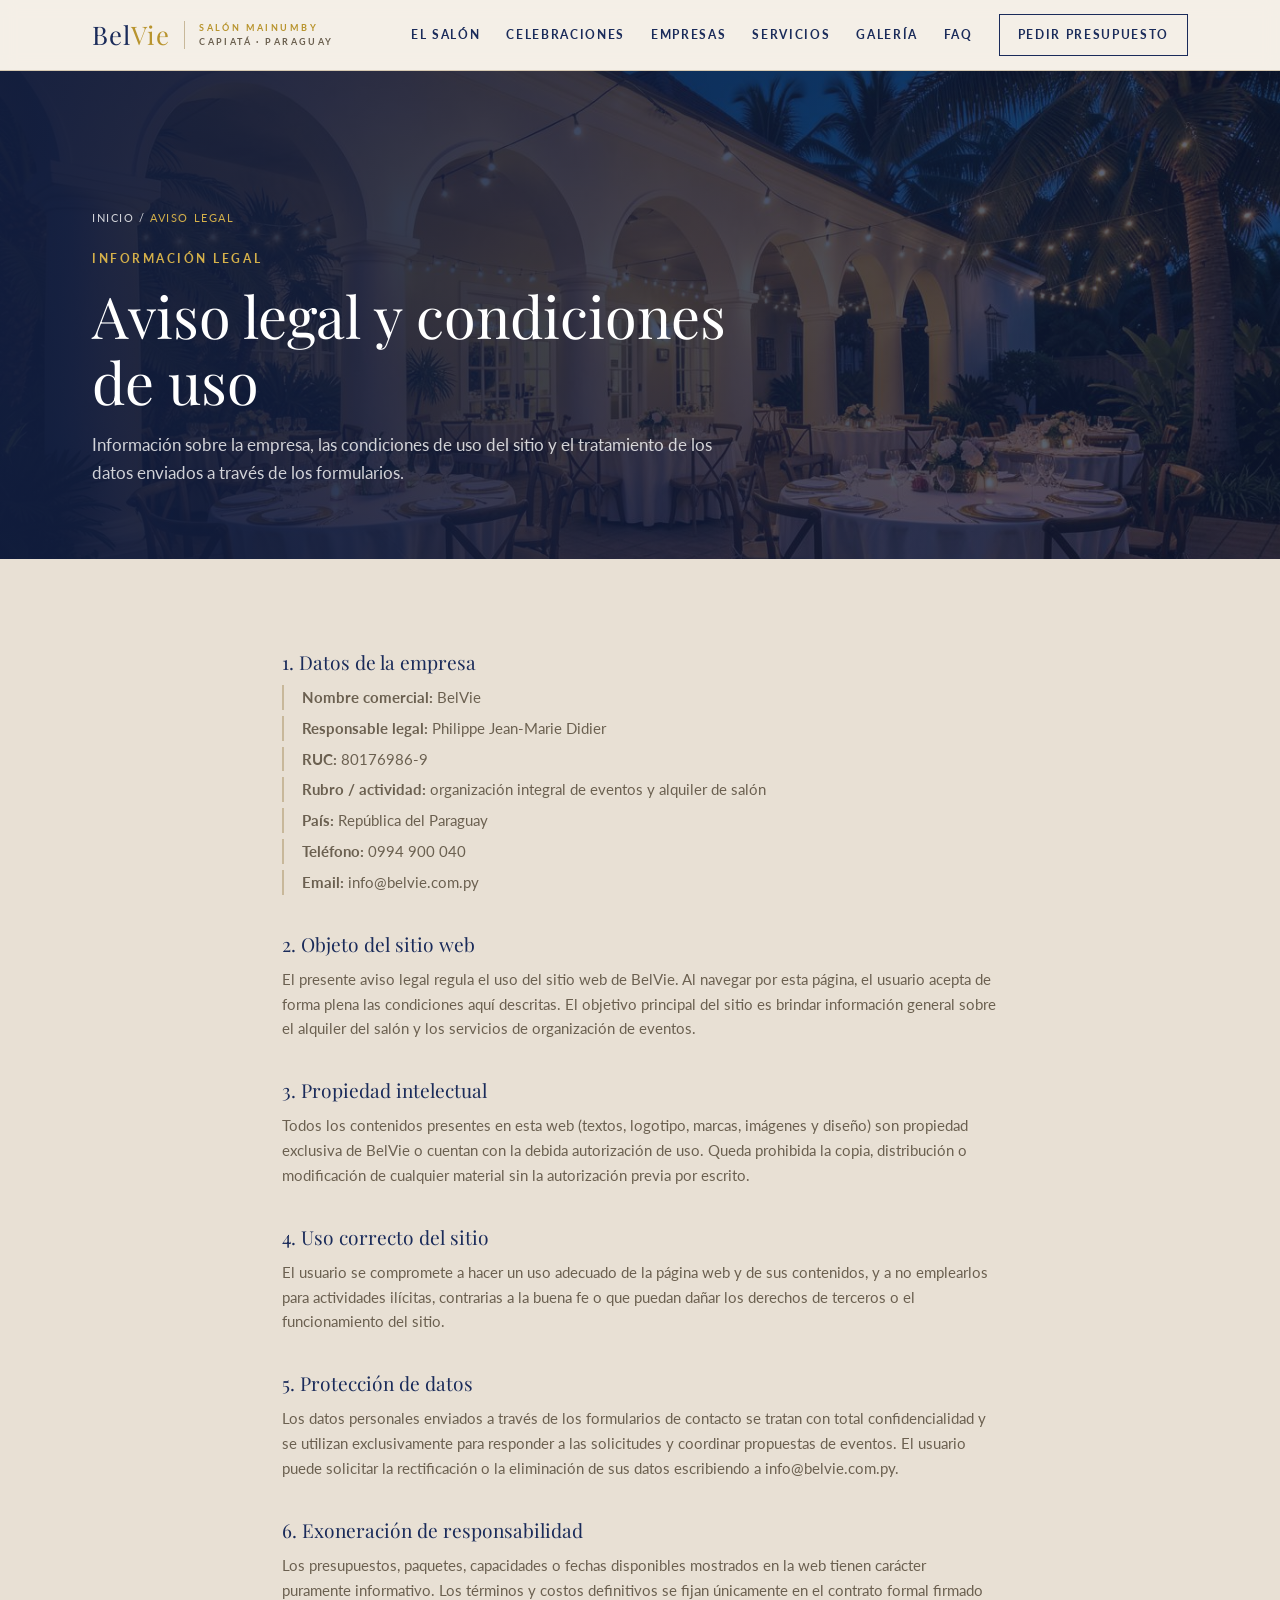
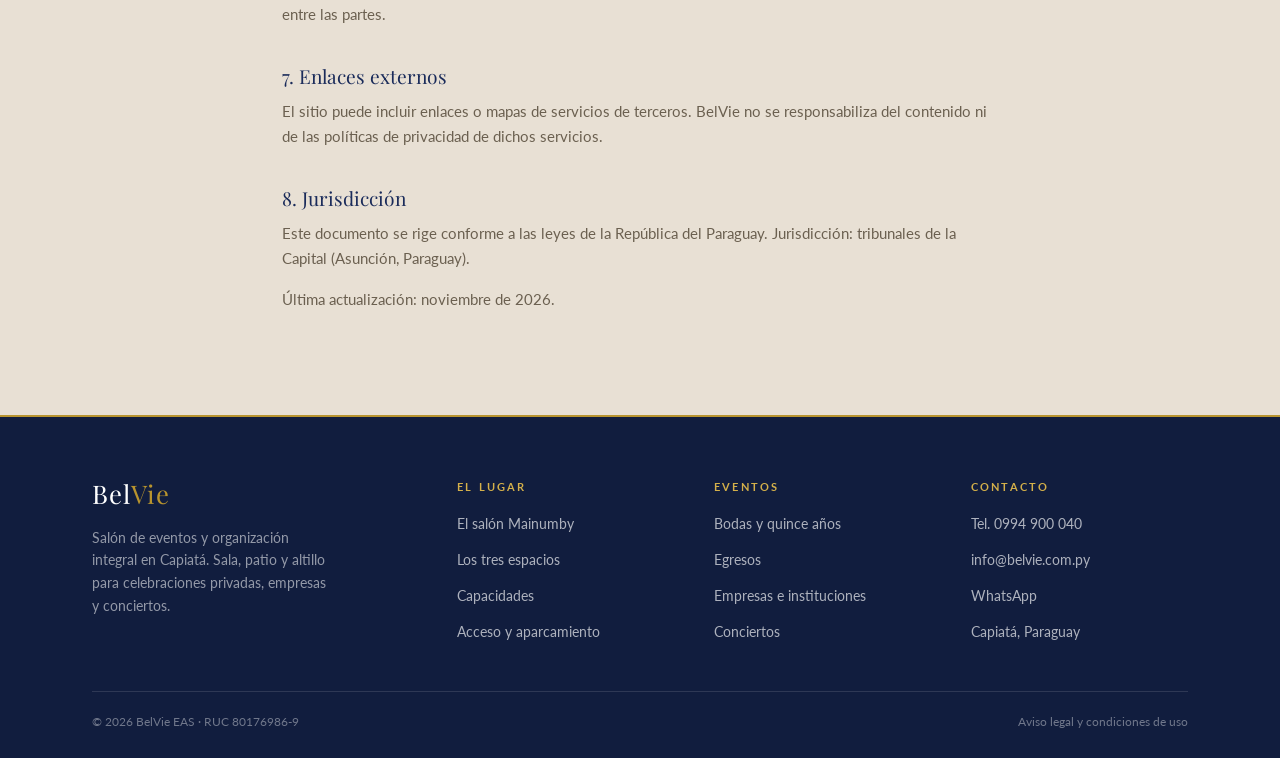
==== aviso-legal.html @ ecf8704d "version sans landing page" ====
<!DOCTYPE html>
<html lang="es">
<head>
  <meta charset="UTF-8" />
  <meta name="viewport" content="width=device-width, initial-scale=1.0" />
  <title>Aviso legal y condiciones de uso · BelVie</title>
  <meta name="description" content="Aviso legal y condiciones de uso del sitio web de BelVie EAS, salón de eventos en Capiatá, Paraguay." />
  <meta name="robots" content="noindex" />
  <link rel="preconnect" href="https://fonts.googleapis.com" />
  <link rel="preconnect" href="https://fonts.gstatic.com" crossorigin />
  <link href="https://fonts.googleapis.com/css2?family=Playfair+Display:ital,wght@0,400;0,500;1,400&family=Lato:wght@300;400;700&display=swap" rel="stylesheet" />
  <link rel="stylesheet" href="CSS/style.css" />
</head>
<body>

  <header class="site-header">
    <div class="header-inner">
      <a class="brand" href="index.html">
        <span class="brand-mark">Bel<span>Vie</span></span>
        <span class="brand-sub"><strong>Salón Mainumby</strong>Capiatá · Paraguay</span>
      </a>
      <button class="nav-toggle" aria-label="Abrir menú" aria-expanded="false">Menú</button>
      <nav class="nav">
        <a href="el-salon.html">El salón</a>
        <a href="celebraciones.html">Celebraciones</a>
        <a href="empresas.html">Empresas</a>
        <a href="servicios.html">Servicios</a>
        <a href="galeria.html">Galería</a>
        <a href="faq.html">FAQ</a>
        <a class="nav-cta" href="contacto.html">Pedir presupuesto</a>
      </nav>
    </div>
  </header>

  <section class="page-hero">
    <div class="page-hero__media crop-e"><img src="assets/img/mainumby.jpg" alt="" /></div>
    <div class="container">
      <p class="crumbs"><a href="index.html">Inicio</a> / <span>Aviso legal</span></p>
      <span class="eyebrow eyebrow--light">Información legal</span>
      <h1>Aviso legal y condiciones de uso</h1>
      <p>Información sobre la empresa, las condiciones de uso del sitio y el tratamiento de los datos enviados a través de los formularios.</p>
    </div>
  </section>

  <section class="section">
    <div class="container narrow legal-body">
      <h2>1. Datos de la empresa</h2>
      <ul>
        <li><strong>Nombre comercial:</strong> BelVie</li>
        <li><strong>Responsable legal:</strong> Philippe Jean-Marie Didier</li>
        <li><strong>RUC:</strong> 80176986-9</li>
        <li><strong>Rubro / actividad:</strong> organización integral de eventos y alquiler de salón</li>
        <li><strong>País:</strong> República del Paraguay</li>
        <li><strong>Teléfono:</strong> 0994 900 040</li>
        <li><strong>Email:</strong> info@belvie.com.py</li>
      </ul>

      <h2>2. Objeto del sitio web</h2>
      <p>El presente aviso legal regula el uso del sitio web de BelVie. Al navegar por esta página, el usuario acepta de forma plena las condiciones aquí descritas. El objetivo principal del sitio es brindar información general sobre el alquiler del salón y los servicios de organización de eventos.</p>

      <h2>3. Propiedad intelectual</h2>
      <p>Todos los contenidos presentes en esta web (textos, logotipo, marcas, imágenes y diseño) son propiedad exclusiva de BelVie o cuentan con la debida autorización de uso. Queda prohibida la copia, distribución o modificación de cualquier material sin la autorización previa por escrito.</p>

      <h2>4. Uso correcto del sitio</h2>
      <p>El usuario se compromete a hacer un uso adecuado de la página web y de sus contenidos, y a no emplearlos para actividades ilícitas, contrarias a la buena fe o que puedan dañar los derechos de terceros o el funcionamiento del sitio.</p>

      <h2>5. Protección de datos</h2>
      <p>Los datos personales enviados a través de los formularios de contacto se tratan con total confidencialidad y se utilizan exclusivamente para responder a las solicitudes y coordinar propuestas de eventos. El usuario puede solicitar la rectificación o la eliminación de sus datos escribiendo a info@belvie.com.py.</p>

      <h2>6. Exoneración de responsabilidad</h2>
      <p>Los presupuestos, paquetes, capacidades o fechas disponibles mostrados en la web tienen carácter puramente informativo. Los términos y costos definitivos se fijan únicamente en el contrato formal firmado entre las partes.</p>

      <h2>7. Enlaces externos</h2>
      <p>El sitio puede incluir enlaces o mapas de servicios de terceros. BelVie no se responsabiliza del contenido ni de las políticas de privacidad de dichos servicios.</p>

      <h2>8. Jurisdicción</h2>
      <p>Este documento se rige conforme a las leyes de la República del Paraguay. Jurisdicción: tribunales de la Capital (Asunción, Paraguay).</p>

      <p class="price-note">Última actualización: noviembre de 2026.</p>
    </div>
  </section>

  <footer class="site-footer">
    <div class="container">
      <div class="footer-grid">
        <div>
          <span class="brand-mark">Bel<span>Vie</span></span>
          <p class="footer-tag">Salón de eventos y organización integral en Capiatá. Sala, patio y altillo para celebraciones privadas, empresas y conciertos.</p>
        </div>
        <div class="footer-col">
          <h4>El lugar</h4>
          <ul>
            <li><a href="el-salon.html">El salón Mainumby</a></li>
            <li><a href="el-salon.html#espacios">Los tres espacios</a></li>
            <li><a href="el-salon.html#capacidades">Capacidades</a></li>
            <li><a href="el-salon.html#acceso">Acceso y aparcamiento</a></li>
          </ul>
        </div>
        <div class="footer-col">
          <h4>Eventos</h4>
          <ul>
            <li><a href="celebraciones.html">Bodas y quince años</a></li>
            <li><a href="celebraciones.html#egresos">Egresos</a></li>
            <li><a href="empresas.html">Empresas e instituciones</a></li>
            <li><a href="empresas.html#conciertos">Conciertos</a></li>
          </ul>
        </div>
        <div class="footer-col">
          <h4>Contacto</h4>
          <ul>
            <li><a href="tel:+595994900040">Tel. 0994 900 040</a></li>
            <li><a href="mailto:info@belvie.com.py">info@belvie.com.py</a></li>
            <li><a href="https://wa.me/595981000000" target="_blank" rel="noopener">WhatsApp</a></li>
            <li><span>Capiatá, Paraguay</span></li>
          </ul>
        </div>
      </div>
      <div class="footer-bottom">
        <span>© 2026 BelVie EAS · RUC 80176986-9</span>
        <span><a href="aviso-legal.html">Aviso legal y condiciones de uso</a></span>
      </div>
    </div>
  </footer>

  <div class="mobile-bar">
    <a class="bar-call" href="tel:+595994900040">Llamar</a>
    <a class="bar-wa" href="https://wa.me/595981000000" target="_blank" rel="noopener">WhatsApp</a>
  </div>

  <script src="JS/main.js"></script>
</body>
</html>
---- CSS/style.css ----
/* ==========================================================
   BelVie — Salón Mainumby · Capiatá
   Palette d'origine du site BelVie (ivoire / marine / or)
   ========================================================== */

:root {
  --bg:        #e8e0d4;
  --bg-alt:    #f5f0e8;
  --navy:      #1a2b5a;
  --navy-dark: #111d3e;
  --gold:      #b8942e;
  --gold-lt:   #d4b04a;
  --text:      #2c2c2c;
  --muted:     #6b6050;
  --border:    #c8b89a;
  --white:     #ffffff;
  --radius:    2px;
  --serif:     'Playfair Display', Georgia, serif;
  --sans:      'Lato', -apple-system, BlinkMacSystemFont, 'Helvetica Neue', sans-serif;
  --container: 1160px;
}

*, *::before, *::after { box-sizing: border-box; margin: 0; padding: 0; }

html { scroll-behavior: smooth; -webkit-text-size-adjust: 100%; }

body {
  font-family: var(--sans);
  background: var(--bg);
  color: var(--text);
  line-height: 1.65;
  font-size: 16.5px;
  -webkit-font-smoothing: antialiased;
}

img { display: block; max-width: 100%; }
a { color: inherit; text-decoration: none; }
ul { list-style: none; }

h1, h2, h3, h4 { font-family: var(--serif); font-weight: 400; color: var(--navy); line-height: 1.15; }
h1 { font-size: clamp(2.1rem, 4.6vw, 3.6rem); }
h2 { font-size: clamp(1.6rem, 2.6vw, 2.3rem); }
h3 { font-size: 1.15rem; }
p  { color: var(--muted); }

.container { max-width: var(--container); margin: 0 auto; padding: 0 32px; }
.narrow     { max-width: 780px; }

.eyebrow {
  display: block;
  font-size: 0.72rem; font-weight: 700;
  letter-spacing: 0.22em; text-transform: uppercase;
  color: var(--gold); margin-bottom: 14px;
}
.eyebrow--light { color: var(--gold-lt); }

.section { padding: 92px 0; }
.section--alt { background: var(--bg-alt); }
.section--navy { background: var(--navy-dark); }
.section--navy h2, .section--navy h3 { color: var(--white); }
.section--navy p { color: rgba(255,255,255,0.68); }

.section-head { margin-bottom: 44px; max-width: 720px; }
.section-head p { font-size: 1.02rem; margin-top: 16px; }

.rule { width: 56px; height: 2px; background: var(--gold); margin: 20px 0 0; }

/* ==============================
   BOUTONS
   ============================== */
.btn {
  display: inline-block;
  font-size: 0.76rem; font-weight: 700;
  letter-spacing: 0.16em; text-transform: uppercase;
  padding: 15px 30px; border: 1px solid transparent;
  border-radius: var(--radius); cursor: pointer;
  transition: background 0.25s, color 0.25s, border-color 0.25s;
  font-family: var(--sans);
}
.btn--gold    { background: var(--gold); color: var(--white); }
.btn--gold:hover { background: var(--gold-lt); }
.btn--navy    { background: var(--navy); color: var(--white); }
.btn--navy:hover { background: var(--navy-dark); }
.btn--outline { border-color: rgba(255,255,255,0.55); color: var(--white); }
.btn--outline:hover { background: var(--white); color: var(--navy); border-color: var(--white); }
.btn--line    { border-color: var(--border); color: var(--navy); }
.btn--line:hover { border-color: var(--gold); color: var(--gold); }
.btn-row { display: flex; flex-wrap: wrap; gap: 14px; }

.link-arrow {
  display: inline-flex; align-items: center; gap: 8px;
  font-size: 0.75rem; font-weight: 700;
  letter-spacing: 0.16em; text-transform: uppercase;
  color: var(--gold); padding-bottom: 4px;
  border-bottom: 1px solid rgba(184,148,46,0.4);
  transition: border-color 0.2s, gap 0.2s;
}
.link-arrow:hover { border-color: var(--gold); gap: 14px; }

/* ==============================
   HEADER
   ============================== */
.site-header {
  position: sticky; top: 0; z-index: 100;
  background: rgba(245,240,232,0.96);
  backdrop-filter: blur(8px);
  border-bottom: 1px solid rgba(200,184,154,0.7);
  transition: box-shadow 0.3s;
}
.site-header.scrolled { box-shadow: 0 6px 22px rgba(17,29,62,0.09); }

.header-inner {
  max-width: var(--container); margin: 0 auto;
  padding: 14px 32px;
  display: flex; align-items: center; justify-content: space-between; gap: 24px;
}

.brand { display: flex; align-items: center; gap: 14px; }
.brand-mark {
  font-family: var(--serif); font-size: 1.6rem; color: var(--navy);
  letter-spacing: 0.04em; line-height: 1;
}
.brand-mark span { color: var(--gold); }
.brand-sub {
  font-size: 0.58rem; font-weight: 700; letter-spacing: 0.26em;
  text-transform: uppercase; color: var(--muted);
  border-left: 1px solid var(--border); padding-left: 14px; line-height: 1.5;
}
.brand-sub strong { display: block; color: var(--gold); font-weight: 700; }

.nav { display: flex; align-items: center; gap: 26px; }
.nav a {
  font-size: 0.74rem; font-weight: 700; letter-spacing: 0.14em;
  text-transform: uppercase; color: var(--navy);
  padding: 6px 0; border-bottom: 1px solid transparent;
  transition: color 0.2s, border-color 0.2s;
}
.nav a:hover { color: var(--gold); }
.nav a.is-active { color: var(--gold); border-color: var(--gold); }
.nav .nav-cta { border: 1px solid var(--navy); padding: 10px 18px; }
.nav .nav-cta:hover { background: var(--navy); color: var(--white); }

.nav-toggle {
  display: none; background: none; border: 1px solid var(--border);
  width: 42px; height: 38px; cursor: pointer; border-radius: var(--radius);
  color: var(--navy); font-size: 1rem; letter-spacing: 0.1em;
}

/* ==============================
   HERO
   ============================== */
.hero {
  position: relative; min-height: 86vh;
  display: flex; align-items: flex-end;
  color: var(--white); overflow: hidden;
}
.hero__media { position: absolute; inset: 0; }
.hero__media img { width: 100%; height: 100%; object-fit: cover; object-position: center 58%; }
.hero__media::after {
  content: ""; position: absolute; inset: 0;
  background:
    linear-gradient(180deg, rgba(17,29,62,0.55) 0%, rgba(17,29,62,0.12) 38%, rgba(17,29,62,0.86) 100%);
}
.hero__inner { position: relative; z-index: 1; width: 100%; padding: 0 0 56px; }
.hero h1 { color: var(--white); max-width: 15ch; }
.hero .eyebrow { color: var(--gold-lt); }
.hero__lead {
  color: rgba(255,255,255,0.82); font-size: 1.05rem;
  max-width: 54ch; margin: 22px 0 32px;
}

/* bandeau de chiffres sous le hero */
.stats-strip {
  position: relative; z-index: 1;
  background: rgba(17,29,62,0.9);
  border-top: 1px solid rgba(212,176,74,0.35);
}
.stats-strip__inner {
  max-width: var(--container); margin: 0 auto; padding: 22px 32px;
  display: grid; grid-template-columns: repeat(4, 1fr);
}
.stat { padding: 0 24px; border-left: 1px solid rgba(255,255,255,0.14); }
.stat:first-child { border-left: 0; padding-left: 0; }
.stat__num { font-family: var(--serif); font-size: 1.5rem; color: var(--gold-lt); display: block; }
.stat__label {
  font-size: 0.66rem; letter-spacing: 0.18em; text-transform: uppercase;
  color: rgba(255,255,255,0.62);
}

/* en-tête de page intérieure */
.page-hero {
  position: relative; padding: 120px 0 72px;
  color: var(--white); overflow: hidden;
  background: var(--navy-dark);
}
.page-hero__media { position: absolute; inset: 0; }
.page-hero__media img { width: 100%; height: 100%; object-fit: cover; opacity: 0.55; }
.page-hero__media::after {
  content: ""; position: absolute; inset: 0;
  background: linear-gradient(90deg, rgba(17,29,62,0.92) 0%, rgba(17,29,62,0.55) 60%, rgba(17,29,62,0.35) 100%);
}
.page-hero .container { position: relative; z-index: 1; }
.page-hero h1 { color: var(--white); max-width: 20ch; }
.page-hero p { color: rgba(255,255,255,0.8); max-width: 62ch; margin-top: 18px; }

.crumbs {
  font-size: 0.7rem; letter-spacing: 0.14em; text-transform: uppercase;
  color: rgba(255,255,255,0.55); margin-bottom: 22px;
}
.crumbs a:hover { color: var(--gold-lt); }
.crumbs span { color: var(--gold-lt); }

/* ==============================
   CARTES / GRILLES
   ============================== */
.grid { display: grid; gap: 28px; }
.grid--2 { grid-template-columns: repeat(2, 1fr); }
.grid--3 { grid-template-columns: repeat(3, 1fr); }
.grid--4 { grid-template-columns: repeat(4, 1fr); }

.card {
  background: var(--white);
  border: 1px solid rgba(200,184,154,0.8);
  display: flex; flex-direction: column;
  transition: box-shadow 0.3s, transform 0.3s;
}
.card:hover { box-shadow: 0 14px 34px rgba(17,29,62,0.1); transform: translateY(-3px); }
.card__media { aspect-ratio: 4 / 3; overflow: hidden; background: var(--navy); }
.card__media img { width: 100%; height: 100%; object-fit: cover; }
.card__body { padding: 28px 26px 30px; display: flex; flex-direction: column; gap: 12px; flex: 1; }
.card__body p { font-size: 0.93rem; }
.card__body .link-arrow { margin-top: auto; align-self: flex-start; }
.card__kicker {
  font-size: 0.66rem; letter-spacing: 0.2em; text-transform: uppercase; color: var(--gold);
}

/* bloc image + texte */
.split { display: grid; grid-template-columns: 1fr 1fr; gap: 64px; align-items: center; }
.split--reverse .split__media { order: 2; }
.split__media { position: relative; }
.split__media img { width: 100%; aspect-ratio: 4 / 5; object-fit: cover; }
.split__media--wide img { aspect-ratio: 4 / 3; }
.split__caption {
  font-size: 0.74rem; letter-spacing: 0.06em; color: var(--muted);
  padding-top: 12px; border-top: 1px solid var(--border); margin-top: 14px;
}
.split h2 { margin-bottom: 18px; }
.split p + p { margin-top: 14px; }
.split .btn-row { margin-top: 28px; }

/* ==============================
   LISTES
   ============================== */
.list-rule { display: flex; flex-direction: column; gap: 18px; }
.list-rule li {
  padding-left: 20px; border-left: 2px solid var(--gold);
  font-size: 0.95rem; color: var(--muted);
}
.list-rule li strong {
  display: block; font-family: var(--serif); font-weight: 400;
  font-size: 1.05rem; color: var(--navy); margin-bottom: 3px;
}

.list-split { display: grid; grid-template-columns: repeat(2, 1fr); gap: 18px 40px; }
.list-split li { font-size: 0.95rem; color: var(--muted); padding-left: 20px; border-left: 2px solid var(--gold); }
.list-split li strong { color: var(--navy); font-weight: 700; }

/* ==============================
   PRESTATIONS (grille numérotée)
   ============================== */
.presta-grid { display: grid; grid-template-columns: repeat(5, 1fr); border-top: 1px solid var(--border); border-left: 1px solid var(--border); }
.presta {
  border-right: 1px solid var(--border); border-bottom: 1px solid var(--border);
  padding: 26px 22px; background: var(--white);
}
.presta__num { font-family: var(--serif); font-size: 0.85rem; color: var(--gold); display: block; margin-bottom: 10px; }
.presta__name { font-size: 0.9rem; font-weight: 700; color: var(--navy); line-height: 1.4; }

/* ==============================
   TARIFS
   ============================== */
.price-table { width: 100%; border-collapse: collapse; background: var(--white); }
.price-table th, .price-table td { text-align: left; padding: 18px 22px; border-bottom: 1px solid rgba(200,184,154,0.7); }
.price-table th {
  font-family: var(--sans); font-size: 0.68rem; letter-spacing: 0.18em;
  text-transform: uppercase; color: var(--muted); background: rgba(200,184,154,0.16);
}
.price-table td:first-child { font-family: var(--serif); font-size: 1.05rem; color: var(--navy); }
.price-table td small { display: block; font-size: 0.78rem; color: var(--muted); margin-top: 4px; }
.price-table .amount { font-weight: 700; color: var(--gold); white-space: nowrap; }
.price-note { font-size: 0.8rem; color: var(--muted); margin-top: 16px; }

/* ==============================
   GALERIE
   ============================== */
.gallery-grid { display: grid; grid-template-columns: repeat(3, 1fr); gap: 14px; }
.gallery-item { position: relative; overflow: hidden; background: var(--navy); }
.gallery-item img { width: 100%; height: 100%; object-fit: cover; transition: transform 0.6s ease; }
.gallery-item:hover img { transform: scale(1.04); }
.gallery-item--wide { grid-column: span 2; }
.gallery-item__label {
  position: absolute; left: 0; right: 0; bottom: 0;
  padding: 26px 18px 14px;
  font-size: 0.68rem; letter-spacing: 0.16em; text-transform: uppercase;
  color: var(--white);
  background: linear-gradient(180deg, transparent, rgba(17,29,62,0.82));
}
.gallery-grid .gallery-item { aspect-ratio: 4 / 3; }
.gallery-grid .gallery-item--wide { aspect-ratio: 8 / 3; }

/* variations de cadrage de la photo unique */
.crop-a img { object-position: 50% 45%; }
.crop-b img { object-position: 22% 60%; }
.crop-c img { object-position: 78% 55%; }
.crop-d img { object-position: 50% 85%; }
.crop-e img { object-position: 60% 30%; }

/* ==============================
   CITATION / SAVOIR-FAIRE
   ============================== */
.quote-band { background: var(--navy); color: var(--white); padding: 78px 0; text-align: center; }
.quote-band blockquote {
  font-family: var(--serif); font-style: italic; font-size: clamp(1.25rem, 2.4vw, 1.75rem);
  line-height: 1.5; max-width: 760px; margin: 0 auto; color: var(--white);
}
.quote-band cite {
  display: block; margin-top: 22px; font-family: var(--sans); font-style: normal;
  font-size: 0.7rem; letter-spacing: 0.2em; text-transform: uppercase; color: var(--gold-lt);
}

.figures { display: grid; grid-template-columns: repeat(3, 1fr); gap: 1px; background: rgba(200,184,154,0.6); border: 1px solid rgba(200,184,154,0.6); }
.figure { background: var(--bg-alt); padding: 32px 26px; }
.figure__num { font-family: var(--serif); font-size: 2rem; color: var(--gold); display: block; line-height: 1; }
.figure__label { font-size: 0.8rem; color: var(--muted); margin-top: 8px; }

/* ==============================
   FAQ
   ============================== */
.faq-group + .faq-group { margin-top: 46px; }
.faq-category {
  font-family: var(--sans); font-size: 0.72rem; font-weight: 700;
  letter-spacing: 0.2em; text-transform: uppercase; color: var(--gold);
  padding-bottom: 12px; border-bottom: 1px solid var(--border); margin-bottom: 4px;
}
.faq-item { border-bottom: 1px solid rgba(200,184,154,0.7); }
.faq-q {
  width: 100%; background: none; border: none; cursor: pointer;
  text-align: left; padding: 22px 40px 22px 0; position: relative;
  font-family: var(--serif); font-size: 1.02rem; color: var(--navy);
  transition: color 0.2s;
}
.faq-q:hover { color: var(--gold); }
.faq-q::after {
  content: "+"; position: absolute; right: 6px; top: 50%;
  transform: translateY(-50%); font-family: var(--sans);
  color: var(--gold); font-size: 1.2rem; transition: transform 0.25s;
}
.faq-q.open::after { transform: translateY(-50%) rotate(45deg); }
.faq-a {
  display: none; padding: 0 40px 24px 0;
  font-size: 0.93rem; color: var(--muted); line-height: 1.7;
}
.faq-a p { font-size: inherit; }

/* ==============================
   CONTACT
   ============================== */
.contact-grid { display: grid; grid-template-columns: 1fr 1.15fr; gap: 56px; }
.form-field { margin-bottom: 18px; }
.form-field label {
  display: block; font-size: 0.68rem; font-weight: 700;
  letter-spacing: 0.16em; text-transform: uppercase; color: var(--navy); margin-bottom: 7px;
}
.form-field input, .form-field select, .form-field textarea {
  width: 100%; padding: 12px 14px;
  border: 1px solid var(--border); border-radius: var(--radius);
  background: var(--white); font-family: var(--sans); font-size: 0.95rem; color: var(--text);
}
.form-field input:focus, .form-field select:focus, .form-field textarea:focus {
  outline: none; border-color: var(--gold);
}
.form-row { display: grid; grid-template-columns: 1fr 1fr; gap: 18px; }
.form-note { font-size: 0.78rem; color: var(--muted); margin-top: 14px; }

.contact-list li { padding: 16px 0; border-bottom: 1px solid rgba(200,184,154,0.7); }
.contact-list .label {
  display: block; font-size: 0.66rem; letter-spacing: 0.18em;
  text-transform: uppercase; color: var(--gold); margin-bottom: 4px;
}
.contact-list a, .contact-list span.value { color: var(--navy); font-size: 0.98rem; }
.contact-list a:hover { color: var(--gold); }
.map-frame { border: 1px solid var(--border); margin-top: 24px; background: var(--white); }
.map-frame iframe { display: block; width: 100%; height: 320px; border: 0; }

/* ==============================
   BANDEAU CTA
   ============================== */
.cta-band { background: var(--navy-dark); padding: 76px 0; }
.cta-band .container {
  display: flex; align-items: center; justify-content: space-between;
  gap: 40px; flex-wrap: wrap;
}
.cta-band h2 { color: var(--white); max-width: 20ch; }
.cta-band p { color: rgba(255,255,255,0.66); margin-top: 12px; max-width: 52ch; }

/* ==============================
   AVISO LEGAL
   ============================== */
.legal-body h2 { font-size: 1.2rem; margin: 38px 0 12px; }
.legal-body h2:first-child { margin-top: 0; }
.legal-body p { font-size: 0.94rem; margin-bottom: 12px; }
.legal-body ul { display: flex; flex-direction: column; gap: 6px; margin: 0 0 14px; }
.legal-body li { font-size: 0.94rem; color: var(--muted); padding-left: 18px; border-left: 2px solid var(--border); }

/* ==============================
   FOOTER
   ============================== */
.site-footer { background: var(--navy-dark); border-top: 2px solid var(--gold); padding: 64px 0 26px; }
.footer-grid { display: grid; grid-template-columns: 1.5fr 1fr 1fr 1fr; gap: 40px; }
.site-footer .brand-mark { color: var(--white); }
.footer-tag { font-size: 0.86rem; color: rgba(255,255,255,0.55); margin-top: 14px; max-width: 30ch; }
.footer-col h4 {
  font-family: var(--sans); font-size: 0.66rem; font-weight: 700;
  letter-spacing: 0.2em; text-transform: uppercase; color: var(--gold-lt);
  margin-bottom: 16px;
}
.footer-col ul { display: flex; flex-direction: column; gap: 9px; }
.footer-col a, .footer-col span { font-size: 0.88rem; color: rgba(255,255,255,0.66); }
.footer-col a:hover { color: var(--gold-lt); }
.footer-bottom {
  margin-top: 46px; padding-top: 20px;
  border-top: 1px solid rgba(255,255,255,0.12);
  display: flex; justify-content: space-between; gap: 18px; flex-wrap: wrap;
  font-size: 0.75rem; color: rgba(255,255,255,0.4);
}
.footer-bottom a:hover { color: var(--gold-lt); }

/* barre d'action mobile */
.mobile-bar { display: none; }

/* ==============================
   RESPONSIVE
   ============================== */
@media (max-width: 1000px) {
  .grid--4, .presta-grid { grid-template-columns: repeat(2, 1fr); }
  .footer-grid { grid-template-columns: 1fr 1fr; }
  .split { gap: 40px; }
}

@media (max-width: 860px) {
  .section { padding: 68px 0; }
  .container { padding: 0 24px; }
  .header-inner { padding: 12px 24px; }
  .brand-sub { display: none; }

  .nav {
    display: none; flex-direction: column; align-items: flex-start;
    gap: 4px; position: absolute; top: 100%; left: 0; right: 0;
    background: var(--bg-alt); padding: 18px 24px 24px;
    border-bottom: 1px solid var(--border);
    box-shadow: 0 18px 34px rgba(17,29,62,0.12);
  }
  .nav.open { display: flex; }
  .nav a { width: 100%; padding: 12px 0; border-bottom: 1px solid rgba(200,184,154,0.5); font-size: 0.8rem; }
  .nav .nav-cta { border: 0; padding: 12px 0; }
  .nav-toggle { display: block; }

  .hero { min-height: 74vh; }
  .hero__media::after { background: linear-gradient(180deg, rgba(17,29,62,0.5) 0%, rgba(17,29,62,0.25) 30%, rgba(17,29,62,0.9) 100%); }
  .stats-strip__inner { grid-template-columns: 1fr 1fr; gap: 18px 0; padding: 20px 24px; }
  .stat { padding: 0 16px; }
  .stat:nth-child(odd) { border-left: 0; padding-left: 0; }

  .grid--2, .grid--3, .grid--4,
  .split, .list-split, .figures,
  .contact-grid, .gallery-grid, .presta-grid { grid-template-columns: 1fr; }

  .split--reverse .split__media { order: 0; }
  .gallery-item--wide { grid-column: span 1; }
  .gallery-grid .gallery-item,
  .gallery-grid .gallery-item--wide { aspect-ratio: 4 / 3; }

  .page-hero { padding: 96px 0 56px; }
  .cta-band .container { flex-direction: column; align-items: flex-start; }
  .footer-grid { grid-template-columns: 1fr; gap: 30px; }

  .mobile-bar {
    display: grid; grid-template-columns: 1fr 1fr; gap: 1px;
    position: fixed; left: 0; right: 0; bottom: 0; z-index: 120;
    background: var(--border);
    border-top: 1px solid var(--border);
  }
  .mobile-bar a {
    text-align: center; padding: 14px 8px;
    font-size: 0.7rem; font-weight: 700; letter-spacing: 0.14em; text-transform: uppercase;
  }
  .mobile-bar .bar-call { background: var(--navy); color: var(--white); }
  .mobile-bar .bar-wa  { background: var(--gold); color: var(--white); }
  body { padding-bottom: 52px; }
}
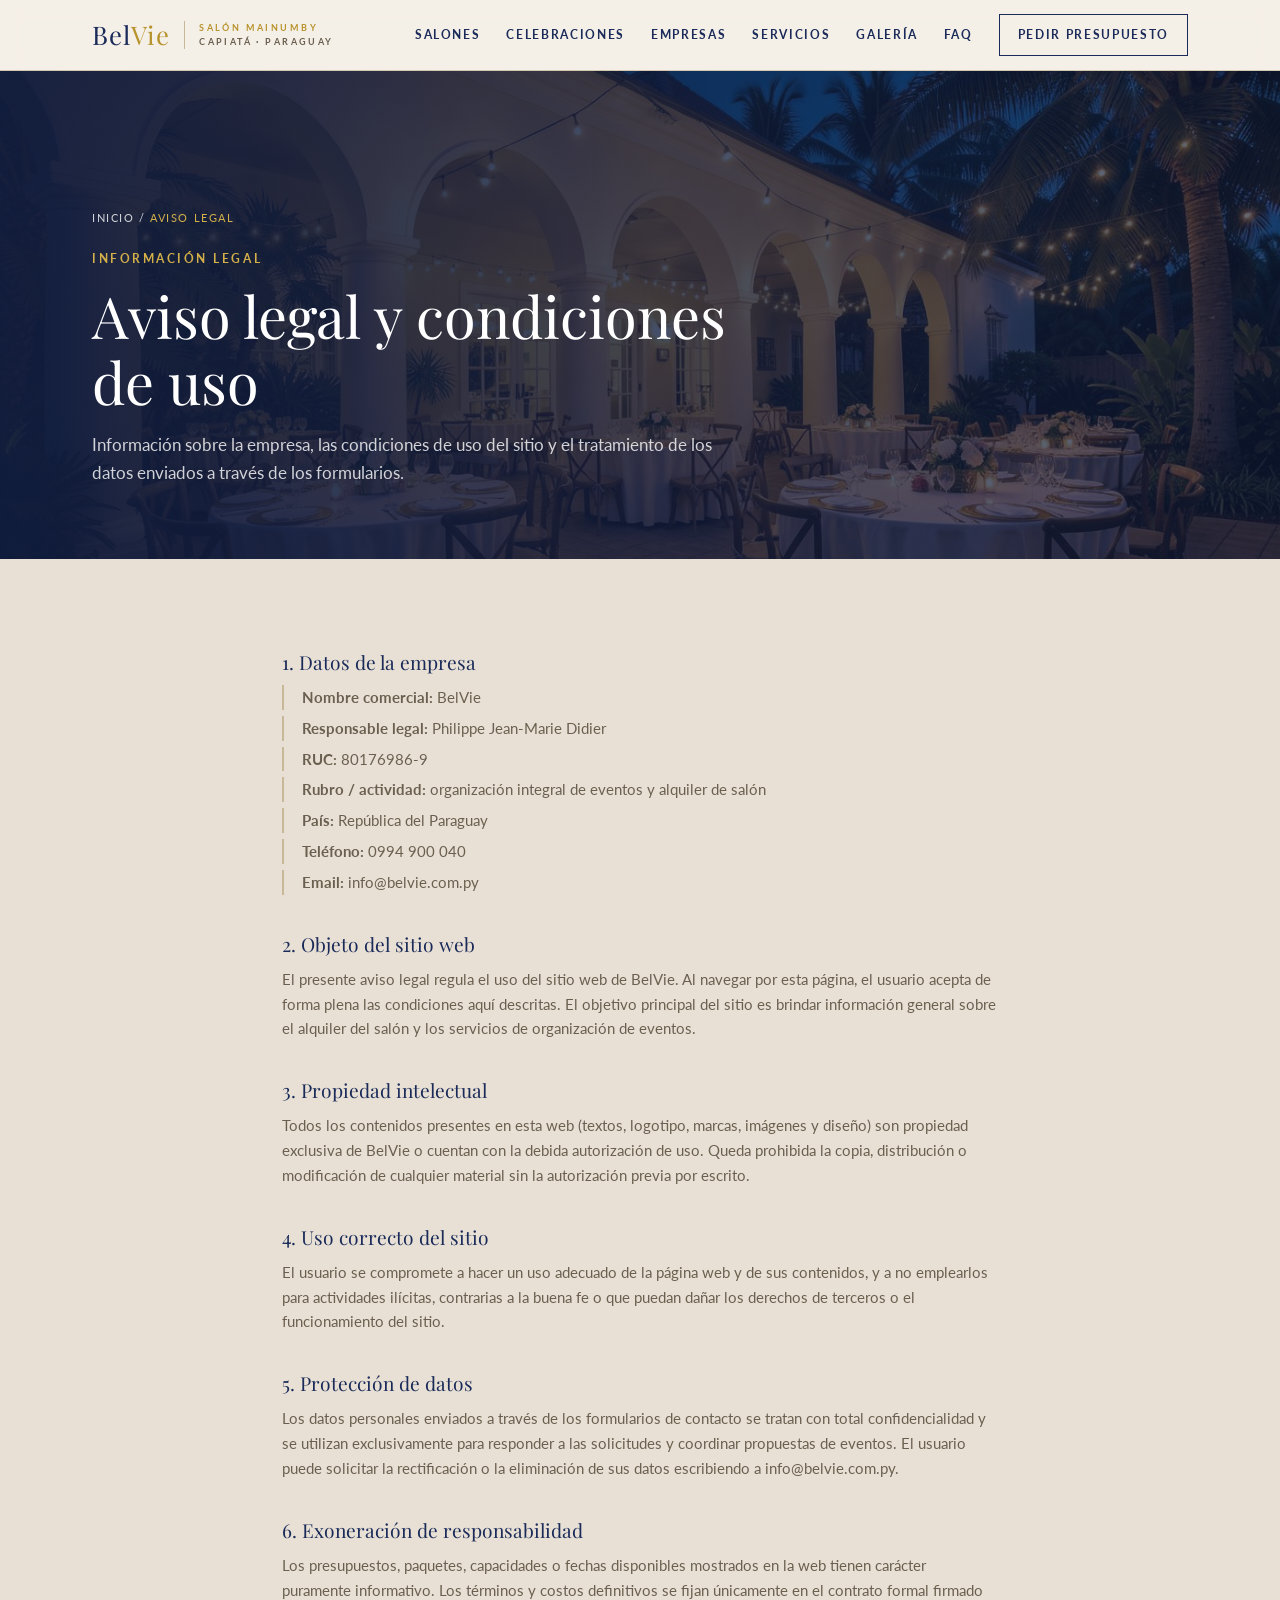
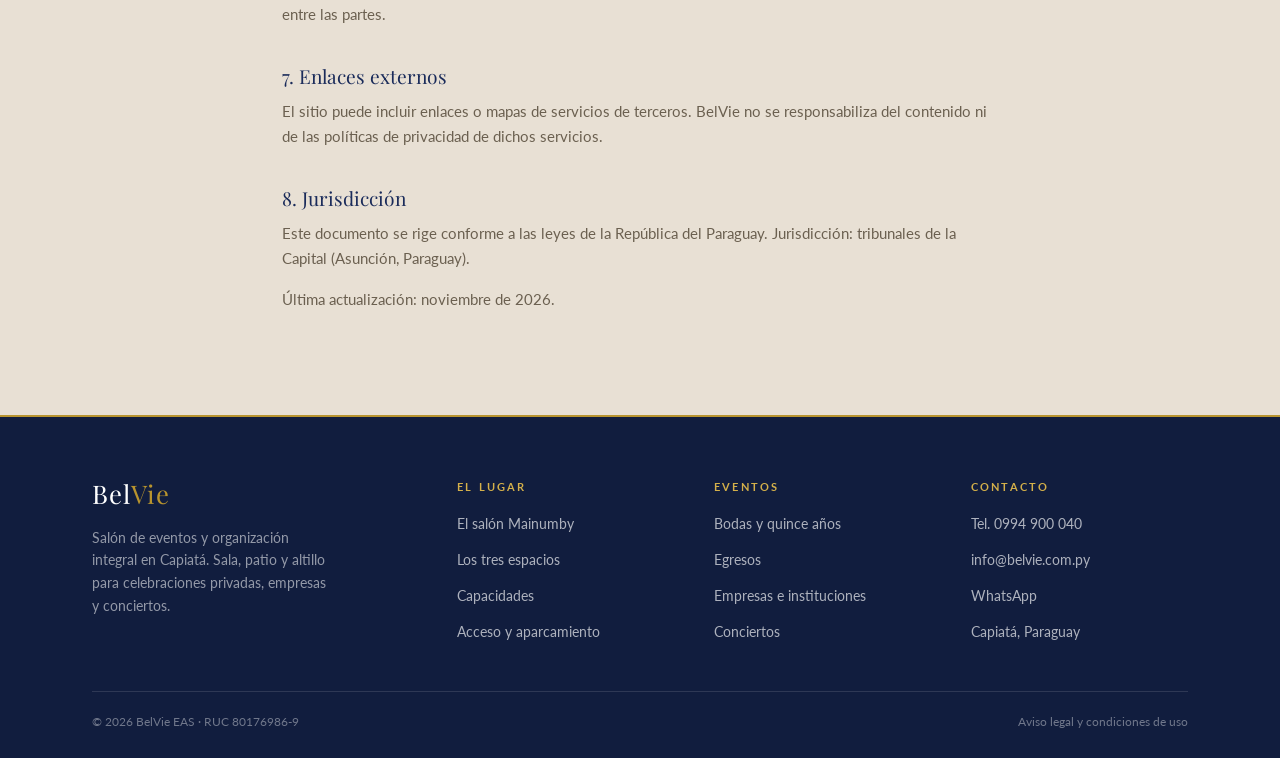
==== commit 8f14e669: "faq, whatsapp modifié" ====
--- a/aviso-legal.html
+++ b/aviso-legal.html
@@ -21,7 +21,7 @@
       </a>
       <button class="nav-toggle" aria-label="Abrir menú" aria-expanded="false">Menú</button>
       <nav class="nav">
-        <a href="el-salon.html">El salón</a>
+        <a href="el-salon.html">Salones</a>
         <a href="celebraciones.html">Celebraciones</a>
         <a href="empresas.html">Empresas</a>
         <a href="servicios.html">Servicios</a>
@@ -110,7 +110,7 @@
           <ul>
             <li><a href="tel:+595994900040">Tel. 0994 900 040</a></li>
             <li><a href="mailto:info@belvie.com.py">info@belvie.com.py</a></li>
-            <li><a href="https://wa.me/595981000000" target="_blank" rel="noopener">WhatsApp</a></li>
+            <li><a href="https://wa.me/595994900040" target="_blank" rel="noopener">WhatsApp</a></li>
             <li><span>Capiatá, Paraguay</span></li>
           </ul>
         </div>
@@ -124,7 +124,7 @@
 
   <div class="mobile-bar">
     <a class="bar-call" href="tel:+595994900040">Llamar</a>
-    <a class="bar-wa" href="https://wa.me/595981000000" target="_blank" rel="noopener">WhatsApp</a>
+    <a class="bar-wa" href="https://wa.me/595994900040" target="_blank" rel="noopener">WhatsApp</a>
   </div>
 
   <script src="JS/main.js"></script>
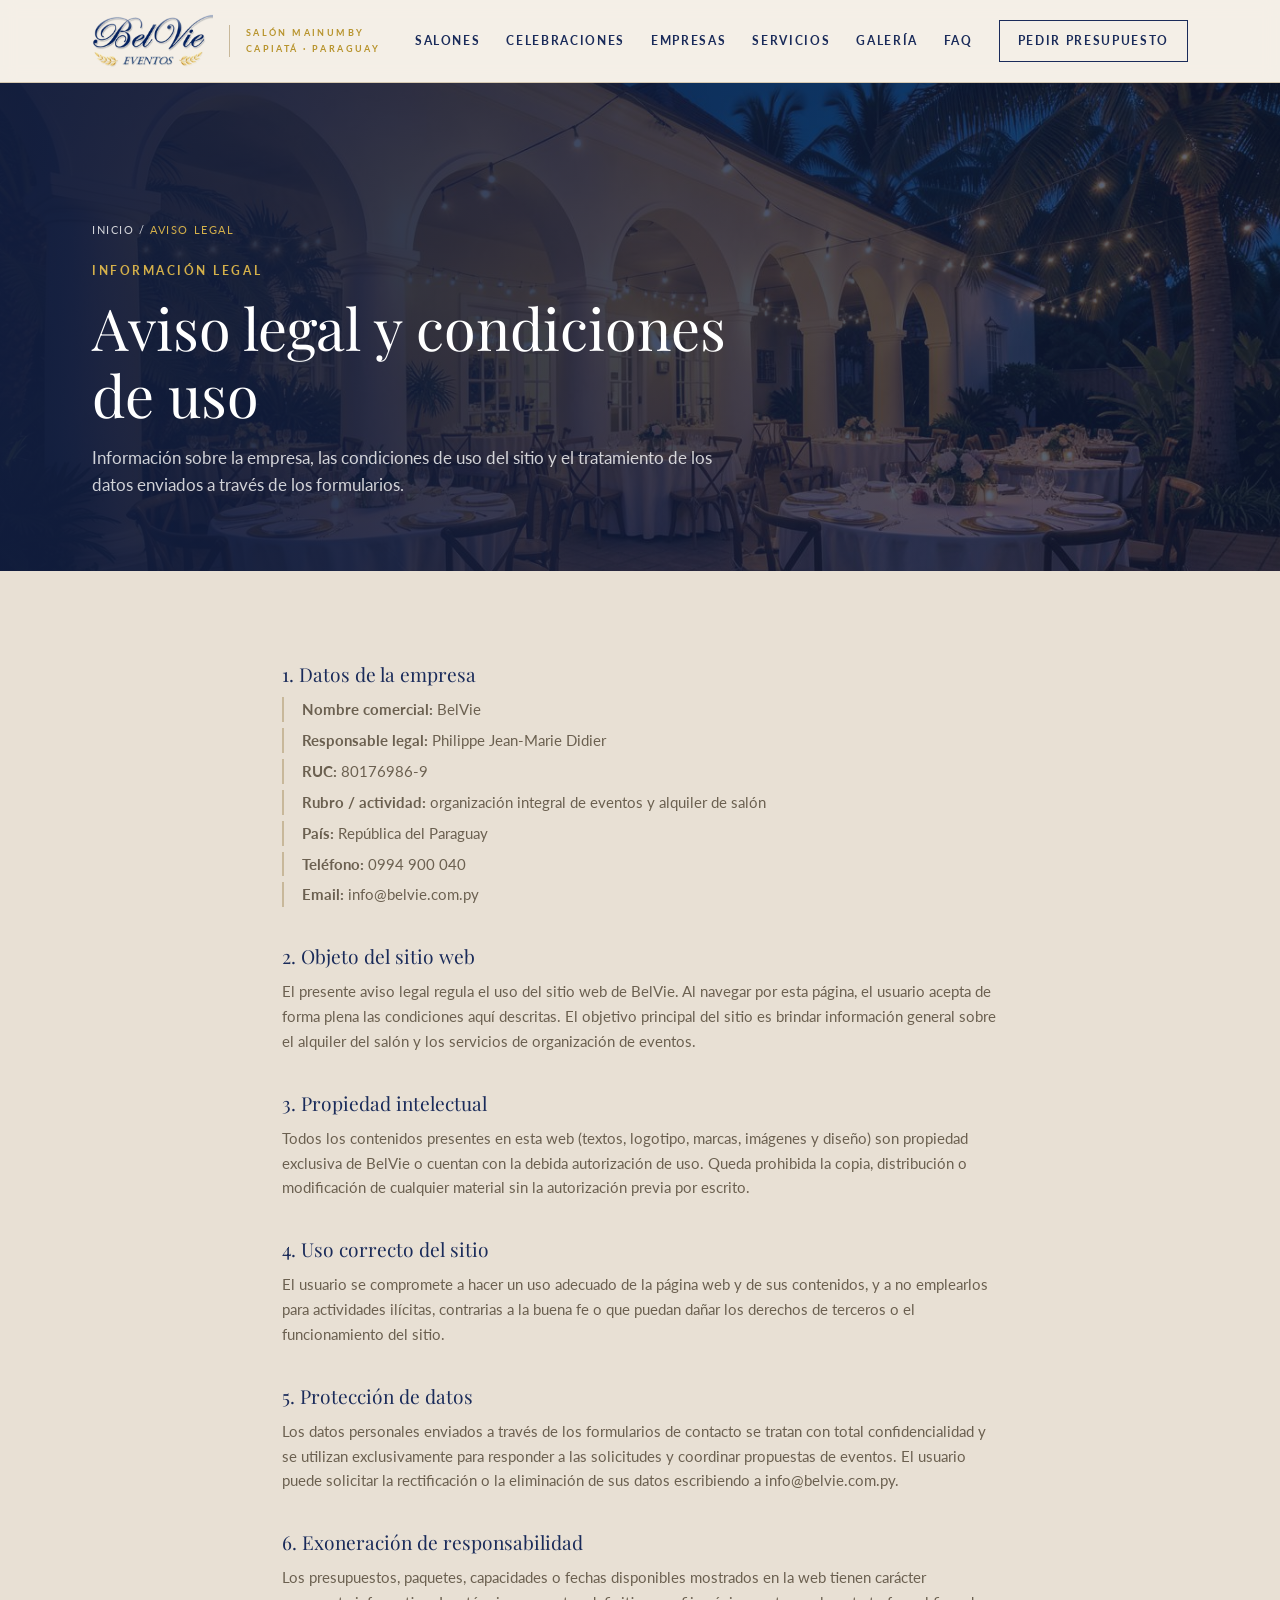
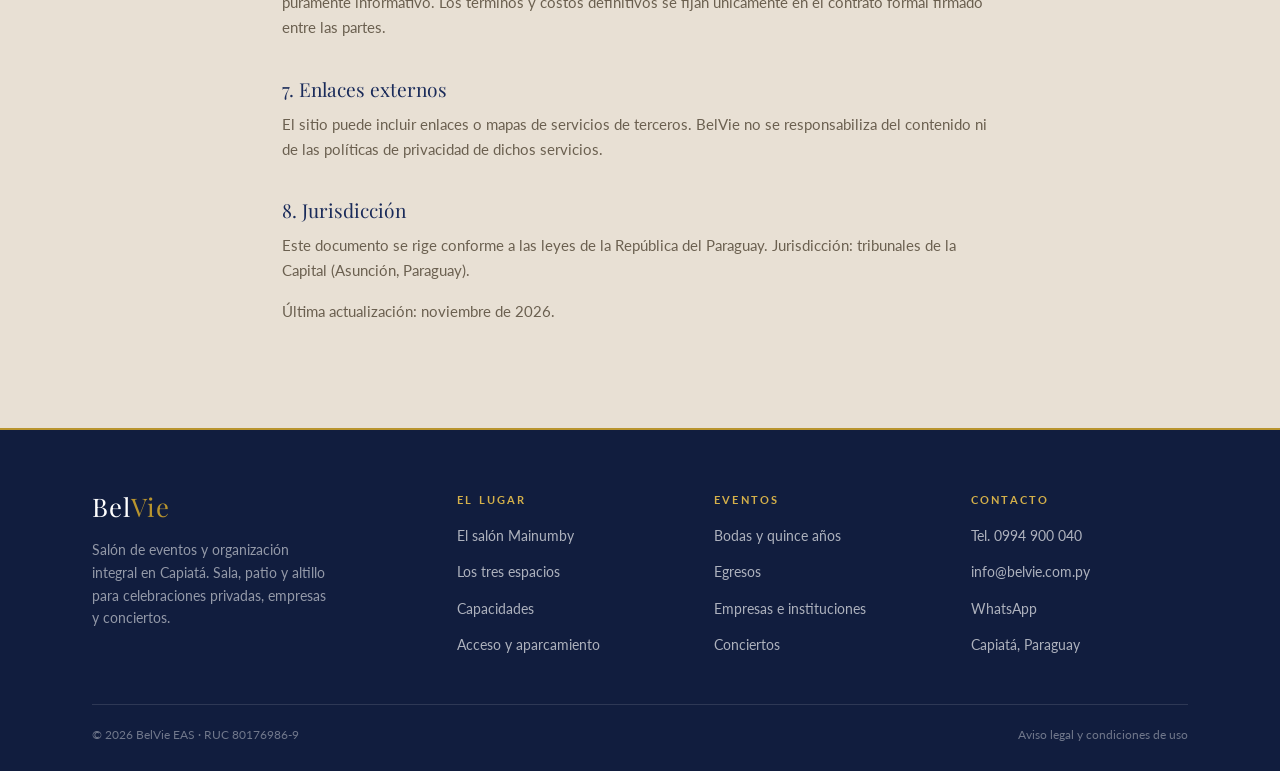
==== commit 3f08c61d: "header" ====
--- a/aviso-legal.html
+++ b/aviso-legal.html
@@ -15,8 +15,8 @@
 
   <header class="site-header">
     <div class="header-inner">
-      <a class="brand" href="index.html">
-        <span class="brand-mark">Bel<span>Vie</span></span>
+      <a class="brand" href="index.html" aria-label="BelVie Eventos, salón Mainumby en Capiatá">
+        <img class="brand-logo" src="assets/img/logo-belvie.png" alt="BelVie Eventos" width="120" height="54" />
         <span class="brand-sub"><strong>Salón Mainumby</strong>Capiatá · Paraguay</span>
       </a>
       <button class="nav-toggle" aria-label="Abrir menú" aria-expanded="false">Menú</button>
--- a/CSS/style.css
+++ b/CSS/style.css
@@ -115,7 +115,8 @@
   display: flex; align-items: center; justify-content: space-between; gap: 24px;
 }
 
-.brand { display: flex; align-items: center; gap: 14px; }
+.brand { display: flex; align-items: center; gap: 16px; }
+.brand-logo { height: 54px; width: auto; }
 .brand-mark {
   font-family: var(--serif); font-size: 1.6rem; color: var(--navy);
   letter-spacing: 0.04em; line-height: 1;
@@ -123,8 +124,8 @@
 .brand-mark span { color: var(--gold); }
 .brand-sub {
   font-size: 0.58rem; font-weight: 700; letter-spacing: 0.26em;
-  text-transform: uppercase; color: var(--muted);
-  border-left: 1px solid var(--border); padding-left: 14px; line-height: 1.5;
+  text-transform: uppercase; color: var(--gold);
+  border-left: 1px solid var(--border); padding-left: 16px; line-height: 1.7;
 }
 .brand-sub strong { display: block; color: var(--gold); font-weight: 700; }
 
@@ -450,7 +451,8 @@
 @media (max-width: 860px) {
   .section { padding: 68px 0; }
   .container { padding: 0 24px; }
-  .header-inner { padding: 12px 24px; }
+  .header-inner { padding: 10px 24px; }
+  .brand-logo { height: 40px; }
   .brand-sub { display: none; }
 
   .nav {
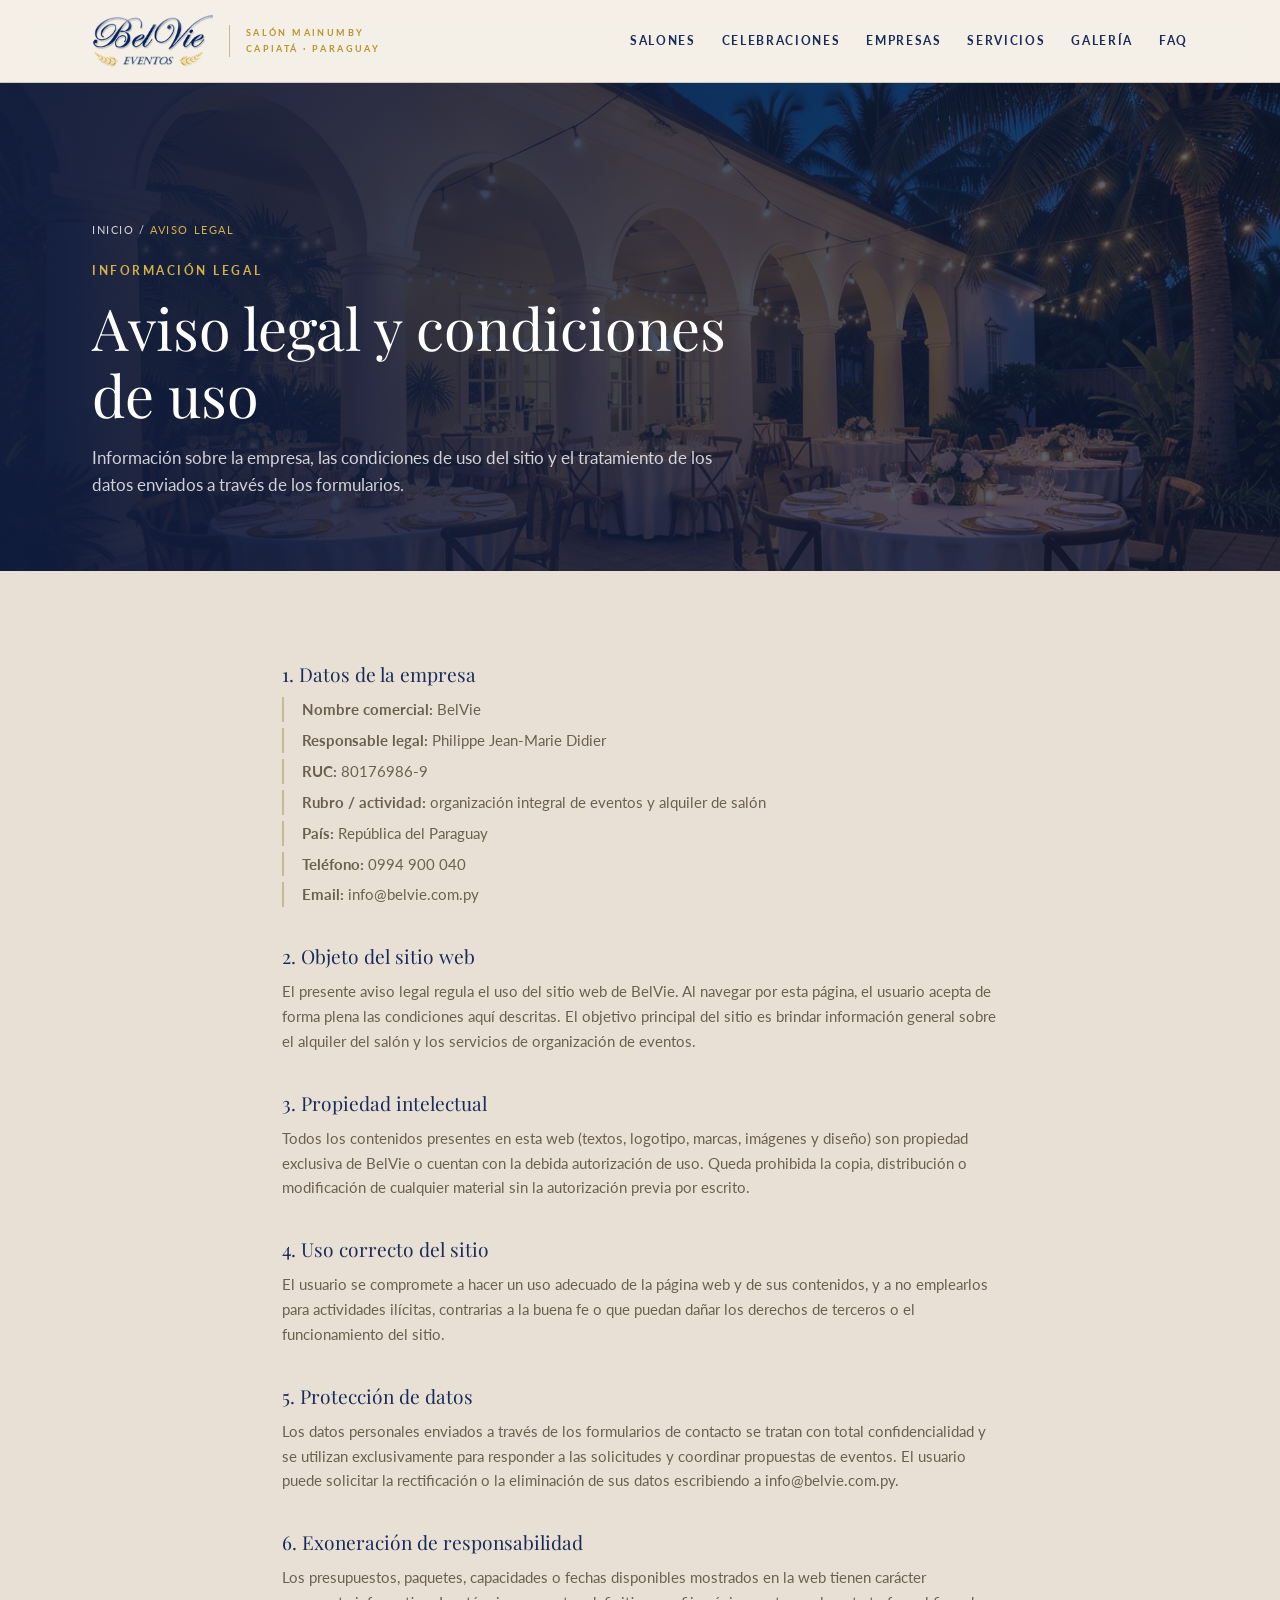
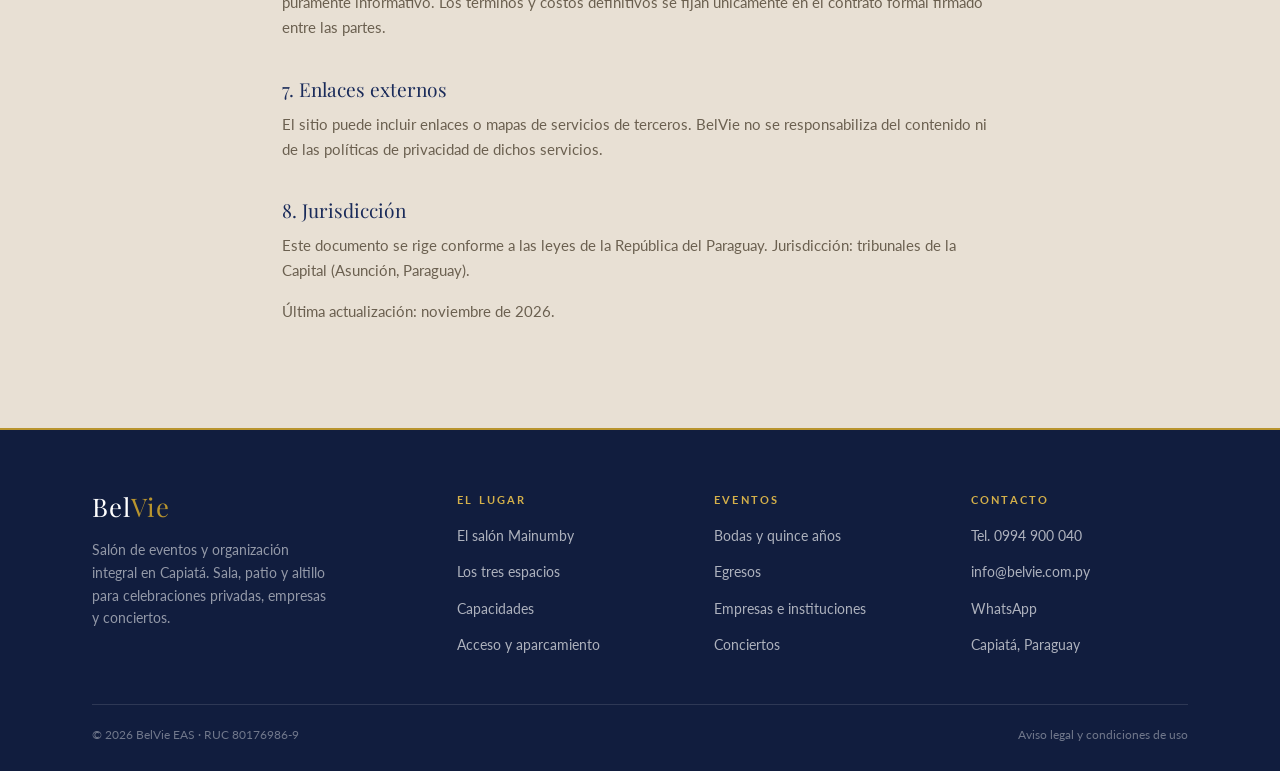
==== commit e10cb270: "bouton retirer du header" ====
--- a/aviso-legal.html
+++ b/aviso-legal.html
@@ -15,7 +15,7 @@
 
   <header class="site-header">
     <div class="header-inner">
-      <a class="brand" href="index.html" aria-label="BelVie Eventos, salón Mainumby en Capiatá">
+      <a class="brand" href="index.html" aria-label="BelVie Eventos, salón ?en Capiatá">
         <img class="brand-logo" src="assets/img/logo-belvie.png" alt="BelVie Eventos" width="120" height="54" />
         <span class="brand-sub"><strong>Salón Mainumby</strong>Capiatá · Paraguay</span>
       </a>
@@ -27,7 +27,6 @@
         <a href="servicios.html">Servicios</a>
         <a href="galeria.html">Galería</a>
         <a href="faq.html">FAQ</a>
-        <a class="nav-cta" href="contacto.html">Pedir presupuesto</a>
       </nav>
     </div>
   </header>
--- a/CSS/style.css
+++ b/CSS/style.css
@@ -1,5 +1,5 @@
 /* ==========================================================
-   BelVie — Salón Mainumby · Capiatá
+   BelVie — Salón ?· Capiatá
    Palette d'origine du site BelVie (ivoire / marine / or)
    ========================================================== */
 
